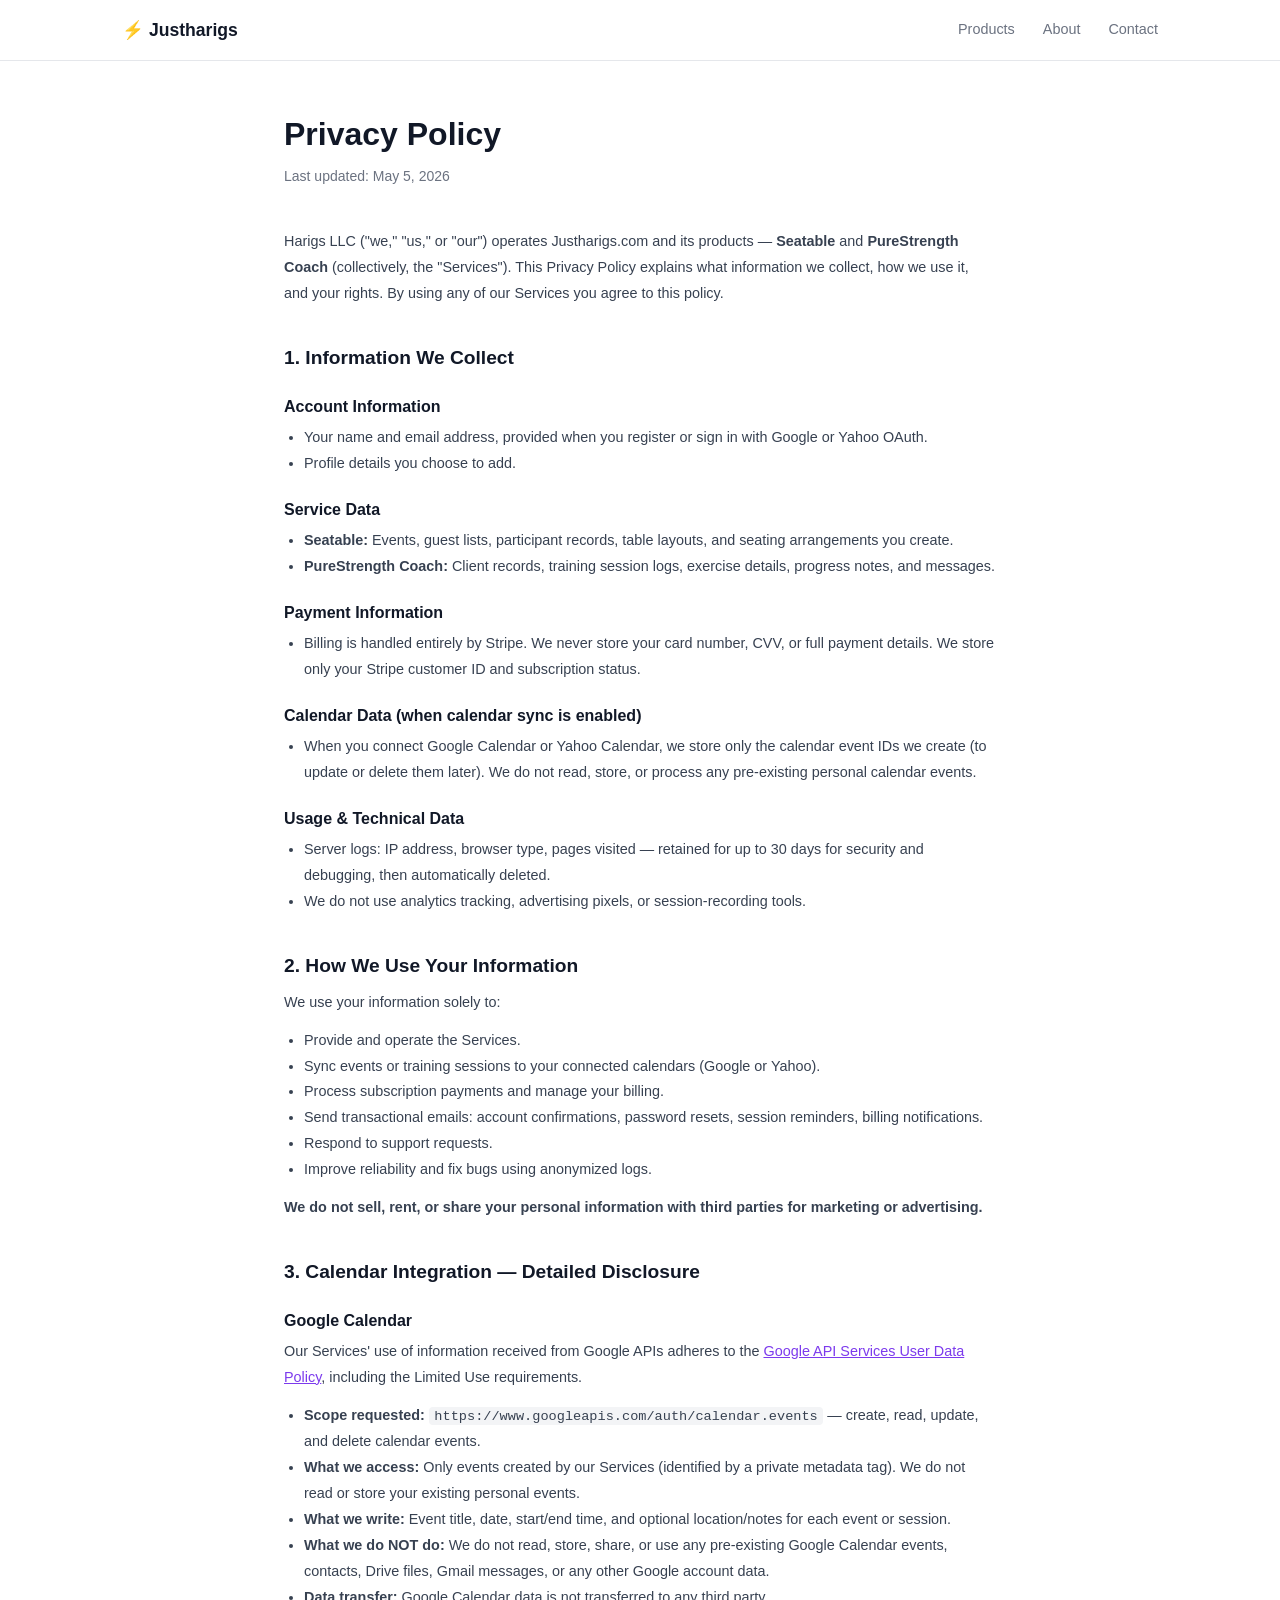
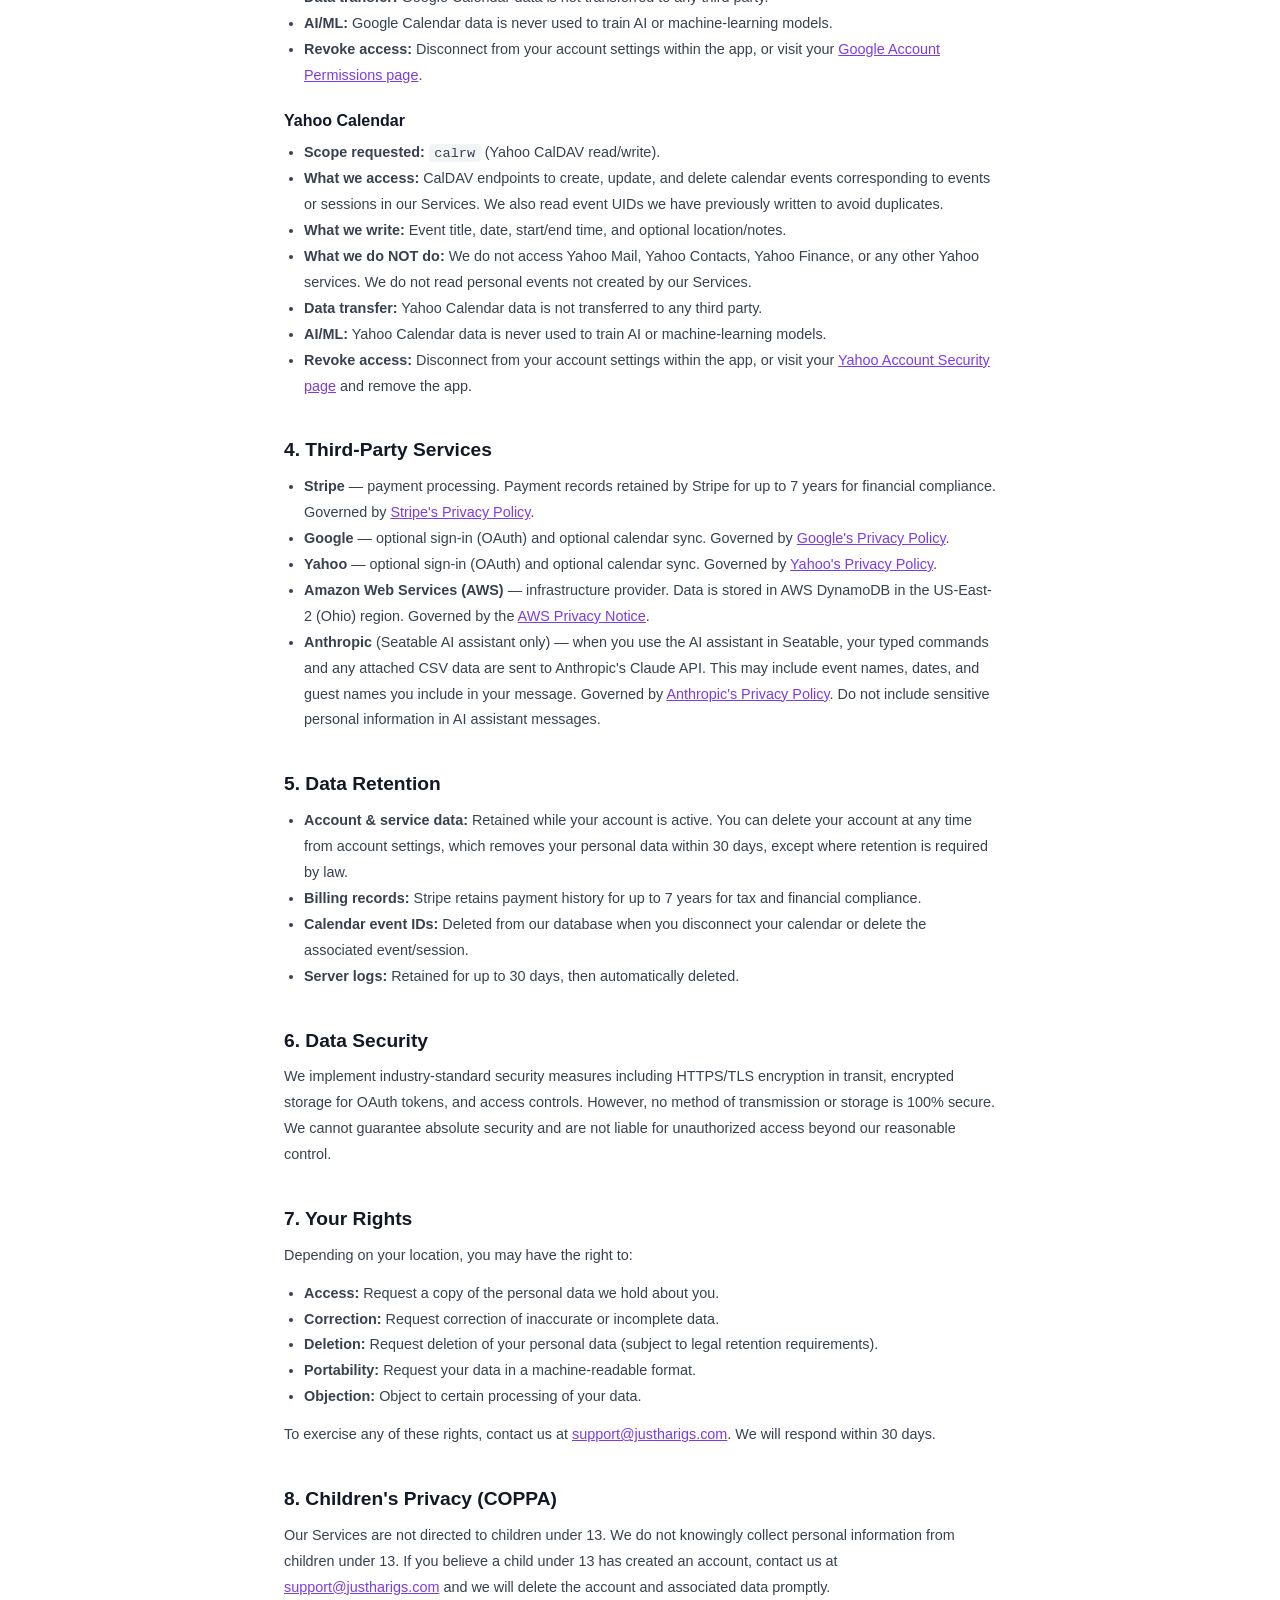
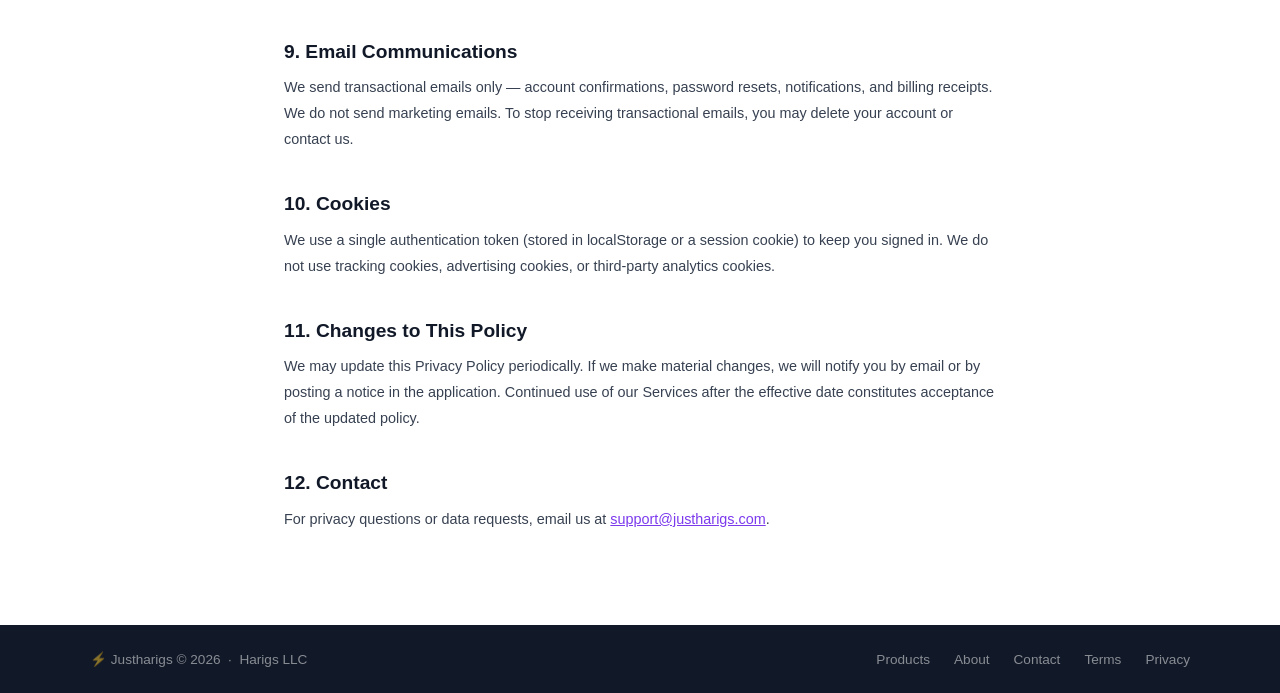
==== privacy.html @ 0266f2b7 "docs: add Terms, Privacy pages and FAQ section with Yahoo Calendar disclosure - terms.html: full Ter" ====
<!DOCTYPE html>
<html lang="en">
<head>
  <meta charset="UTF-8" />
  <meta name="viewport" content="width=device-width, initial-scale=1.0" />
  <title>Privacy Policy — Justharigs</title>
  <link rel="icon" href="data:image/svg+xml,<svg xmlns=%22http://www.w3.org/2000/svg%22 viewBox=%220 0 100 100%22><text y=%22.9em%22 font-size=%2290%22>⚡</text></svg>">
  <link rel="stylesheet" href="css/style.css" />
  <style>
    .legal-page { max-width: 760px; margin: 0 auto; padding: 3rem 1.5rem 5rem; }
    .legal-page h1 { font-size: 2rem; font-weight: 800; margin-bottom: .25rem; }
    .legal-page .updated { color: var(--text-muted); font-size: .875rem; margin-bottom: 2.5rem; }
    .legal-page h2 { font-size: 1.2rem; font-weight: 700; margin: 2.25rem 0 .5rem; color: var(--text); }
    .legal-page h3 { font-size: 1rem; font-weight: 600; margin: 1.25rem 0 .35rem; color: var(--text); }
    .legal-page p  { font-size: .9rem; line-height: 1.8; margin-bottom: .75rem; color: #374151; }
    .legal-page ul { list-style: disc; padding-left: 1.25rem; font-size: .9rem; line-height: 1.8; margin-bottom: .75rem; color: #374151; }
    .legal-page a  { color: var(--primary); text-decoration: underline; }
    .legal-page code { background: #F3F4F6; padding: .1rem .35rem; border-radius: 4px; font-size: .85rem; }
  </style>
</head>
<body>

  <header class="site-header">
    <div class="header-inner">
      <a href="/" class="logo">⚡ Justharigs</a>
      <nav class="header-nav">
        <a href="/#products" class="nav-link">Products</a>
        <a href="/#about" class="nav-link">About</a>
        <a href="/#contact" class="nav-link">Contact</a>
      </nav>
    </div>
  </header>

  <main class="legal-page">
    <h1>Privacy Policy</h1>
    <p class="updated">Last updated: May 5, 2026</p>

    <p>Harigs LLC ("we," "us," or "our") operates Justharigs.com and its products — <strong>Seatable</strong> and <strong>PureStrength Coach</strong> (collectively, the "Services"). This Privacy Policy explains what information we collect, how we use it, and your rights. By using any of our Services you agree to this policy.</p>

    <h2>1. Information We Collect</h2>

    <h3>Account Information</h3>
    <ul>
      <li>Your name and email address, provided when you register or sign in with Google or Yahoo OAuth.</li>
      <li>Profile details you choose to add.</li>
    </ul>

    <h3>Service Data</h3>
    <ul>
      <li><strong>Seatable:</strong> Events, guest lists, participant records, table layouts, and seating arrangements you create.</li>
      <li><strong>PureStrength Coach:</strong> Client records, training session logs, exercise details, progress notes, and messages.</li>
    </ul>

    <h3>Payment Information</h3>
    <ul>
      <li>Billing is handled entirely by Stripe. We never store your card number, CVV, or full payment details. We store only your Stripe customer ID and subscription status.</li>
    </ul>

    <h3>Calendar Data (when calendar sync is enabled)</h3>
    <ul>
      <li>When you connect Google Calendar or Yahoo Calendar, we store only the calendar event IDs we create (to update or delete them later). We do not read, store, or process any pre-existing personal calendar events.</li>
    </ul>

    <h3>Usage &amp; Technical Data</h3>
    <ul>
      <li>Server logs: IP address, browser type, pages visited — retained for up to 30 days for security and debugging, then automatically deleted.</li>
      <li>We do not use analytics tracking, advertising pixels, or session-recording tools.</li>
    </ul>

    <h2>2. How We Use Your Information</h2>
    <p>We use your information solely to:</p>
    <ul>
      <li>Provide and operate the Services.</li>
      <li>Sync events or training sessions to your connected calendars (Google or Yahoo).</li>
      <li>Process subscription payments and manage your billing.</li>
      <li>Send transactional emails: account confirmations, password resets, session reminders, billing notifications.</li>
      <li>Respond to support requests.</li>
      <li>Improve reliability and fix bugs using anonymized logs.</li>
    </ul>
    <p><strong>We do not sell, rent, or share your personal information with third parties for marketing or advertising.</strong></p>

    <h2>3. Calendar Integration — Detailed Disclosure</h2>

    <h3>Google Calendar</h3>
    <p>Our Services' use of information received from Google APIs adheres to the <a href="https://developers.google.com/terms/api-services-user-data-policy" target="_blank" rel="noopener noreferrer">Google API Services User Data Policy</a>, including the Limited Use requirements.</p>
    <ul>
      <li><strong>Scope requested:</strong> <code>https://www.googleapis.com/auth/calendar.events</code> — create, read, update, and delete calendar events.</li>
      <li><strong>What we access:</strong> Only events created by our Services (identified by a private metadata tag). We do not read or store your existing personal events.</li>
      <li><strong>What we write:</strong> Event title, date, start/end time, and optional location/notes for each event or session.</li>
      <li><strong>What we do NOT do:</strong> We do not read, store, share, or use any pre-existing Google Calendar events, contacts, Drive files, Gmail messages, or any other Google account data.</li>
      <li><strong>Data transfer:</strong> Google Calendar data is not transferred to any third party.</li>
      <li><strong>AI/ML:</strong> Google Calendar data is never used to train AI or machine-learning models.</li>
      <li><strong>Revoke access:</strong> Disconnect from your account settings within the app, or visit your <a href="https://myaccount.google.com/permissions" target="_blank" rel="noopener noreferrer">Google Account Permissions page</a>.</li>
    </ul>

    <h3>Yahoo Calendar</h3>
    <ul>
      <li><strong>Scope requested:</strong> <code>calrw</code> (Yahoo CalDAV read/write).</li>
      <li><strong>What we access:</strong> CalDAV endpoints to create, update, and delete calendar events corresponding to events or sessions in our Services. We also read event UIDs we have previously written to avoid duplicates.</li>
      <li><strong>What we write:</strong> Event title, date, start/end time, and optional location/notes.</li>
      <li><strong>What we do NOT do:</strong> We do not access Yahoo Mail, Yahoo Contacts, Yahoo Finance, or any other Yahoo services. We do not read personal events not created by our Services.</li>
      <li><strong>Data transfer:</strong> Yahoo Calendar data is not transferred to any third party.</li>
      <li><strong>AI/ML:</strong> Yahoo Calendar data is never used to train AI or machine-learning models.</li>
      <li><strong>Revoke access:</strong> Disconnect from your account settings within the app, or visit your <a href="https://login.yahoo.com/account/security" target="_blank" rel="noopener noreferrer">Yahoo Account Security page</a> and remove the app.</li>
    </ul>

    <h2>4. Third-Party Services</h2>
    <ul>
      <li><strong>Stripe</strong> — payment processing. Payment records retained by Stripe for up to 7 years for financial compliance. Governed by <a href="https://stripe.com/privacy" target="_blank" rel="noopener noreferrer">Stripe's Privacy Policy</a>.</li>
      <li><strong>Google</strong> — optional sign-in (OAuth) and optional calendar sync. Governed by <a href="https://policies.google.com/privacy" target="_blank" rel="noopener noreferrer">Google's Privacy Policy</a>.</li>
      <li><strong>Yahoo</strong> — optional sign-in (OAuth) and optional calendar sync. Governed by <a href="https://legal.yahoo.com/us/en/yahoo/privacy/index.html" target="_blank" rel="noopener noreferrer">Yahoo's Privacy Policy</a>.</li>
      <li><strong>Amazon Web Services (AWS)</strong> — infrastructure provider. Data is stored in AWS DynamoDB in the US-East-2 (Ohio) region. Governed by the <a href="https://aws.amazon.com/privacy/" target="_blank" rel="noopener noreferrer">AWS Privacy Notice</a>.</li>
      <li><strong>Anthropic</strong> (Seatable AI assistant only) — when you use the AI assistant in Seatable, your typed commands and any attached CSV data are sent to Anthropic's Claude API. This may include event names, dates, and guest names you include in your message. Governed by <a href="https://www.anthropic.com/privacy" target="_blank" rel="noopener noreferrer">Anthropic's Privacy Policy</a>. Do not include sensitive personal information in AI assistant messages.</li>
    </ul>

    <h2>5. Data Retention</h2>
    <ul>
      <li><strong>Account &amp; service data:</strong> Retained while your account is active. You can delete your account at any time from account settings, which removes your personal data within 30 days, except where retention is required by law.</li>
      <li><strong>Billing records:</strong> Stripe retains payment history for up to 7 years for tax and financial compliance.</li>
      <li><strong>Calendar event IDs:</strong> Deleted from our database when you disconnect your calendar or delete the associated event/session.</li>
      <li><strong>Server logs:</strong> Retained for up to 30 days, then automatically deleted.</li>
    </ul>

    <h2>6. Data Security</h2>
    <p>We implement industry-standard security measures including HTTPS/TLS encryption in transit, encrypted storage for OAuth tokens, and access controls. However, no method of transmission or storage is 100% secure. We cannot guarantee absolute security and are not liable for unauthorized access beyond our reasonable control.</p>

    <h2>7. Your Rights</h2>
    <p>Depending on your location, you may have the right to:</p>
    <ul>
      <li><strong>Access:</strong> Request a copy of the personal data we hold about you.</li>
      <li><strong>Correction:</strong> Request correction of inaccurate or incomplete data.</li>
      <li><strong>Deletion:</strong> Request deletion of your personal data (subject to legal retention requirements).</li>
      <li><strong>Portability:</strong> Request your data in a machine-readable format.</li>
      <li><strong>Objection:</strong> Object to certain processing of your data.</li>
    </ul>
    <p>To exercise any of these rights, contact us at <a href="mailto:support@justharigs.com">support@justharigs.com</a>. We will respond within 30 days.</p>

    <h2>8. Children's Privacy (COPPA)</h2>
    <p>Our Services are not directed to children under 13. We do not knowingly collect personal information from children under 13. If you believe a child under 13 has created an account, contact us at <a href="mailto:support@justharigs.com">support@justharigs.com</a> and we will delete the account and associated data promptly.</p>

    <h2>9. Email Communications</h2>
    <p>We send transactional emails only — account confirmations, password resets, notifications, and billing receipts. We do not send marketing emails. To stop receiving transactional emails, you may delete your account or contact us.</p>

    <h2>10. Cookies</h2>
    <p>We use a single authentication token (stored in localStorage or a session cookie) to keep you signed in. We do not use tracking cookies, advertising cookies, or third-party analytics cookies.</p>

    <h2>11. Changes to This Policy</h2>
    <p>We may update this Privacy Policy periodically. If we make material changes, we will notify you by email or by posting a notice in the application. Continued use of our Services after the effective date constitutes acceptance of the updated policy.</p>

    <h2>12. Contact</h2>
    <p>For privacy questions or data requests, email us at <a href="mailto:support@justharigs.com">support@justharigs.com</a>.</p>
  </main>

  <footer class="site-footer">
    <div class="footer-inner">
      <span>⚡ Justharigs &copy; 2026 &nbsp;·&nbsp; Harigs LLC</span>
      <nav class="footer-nav">
        <a href="/#products">Products</a>
        <a href="/#about">About</a>
        <a href="/#contact">Contact</a>
        <a href="terms.html">Terms</a>
        <a href="privacy.html">Privacy</a>
      </nav>
    </div>
  </footer>

</body>
</html>
---- css/style.css ----
/* ── Reset & base ── */
*, *::before, *::after { box-sizing: border-box; margin: 0; padding: 0; }

:root {
  --primary:    #7C3AED;
  --primary-dk: #5B21B6;
  --teal:       #0F766E;
  --teal-dk:    #134E4A;
  --text:       #111827;
  --text-muted: #6B7280;
  --bg:         #FFFFFF;
  --card-bg:    #F9FAFB;
  --border:     #E5E7EB;
  --radius:     12px;
  --shadow:     0 1px 3px rgba(0,0,0,.08), 0 4px 12px rgba(0,0,0,.06);
  --shadow-lg:  0 8px 30px rgba(0,0,0,.12);
  --transition: .18s ease;
}

body {
  font-family: -apple-system, BlinkMacSystemFont, 'Segoe UI', Roboto, sans-serif;
  color: var(--text);
  background: var(--bg);
  line-height: 1.6;
}

a { color: inherit; text-decoration: none; }
ul { list-style: none; padding: 0; }

/* ── Buttons ── */
.btn {
  display: inline-block;
  padding: .65rem 1.5rem;
  border-radius: 8px;
  font-size: .95rem;
  font-weight: 600;
  cursor: pointer;
  border: none;
  transition: opacity var(--transition), transform var(--transition);
}
.btn:hover { opacity: .88; transform: translateY(-1px); }
.btn-primary { background: var(--primary); color: #fff; }
.btn-teal    { background: var(--teal);    color: #fff; }

/* ── Header ── */
.site-header {
  position: sticky; top: 0; z-index: 100;
  background: rgba(255,255,255,.92);
  backdrop-filter: blur(10px);
  border-bottom: 1px solid var(--border);
}
.header-inner {
  max-width: 1100px; margin: 0 auto; padding: 0 2rem;
  display: flex; align-items: center; justify-content: space-between;
  height: 60px;
}
.logo {
  font-size: 1.1rem; font-weight: 800; color: var(--text);
  display: flex; align-items: center; gap: .4rem;
}
.header-nav { display: flex; align-items: center; gap: 1.75rem; }
.nav-link { font-size: .9rem; font-weight: 500; color: var(--text-muted); transition: color var(--transition); }
.nav-link:hover { color: var(--text); }

/* ── Hero ── */
.hero {
  background: linear-gradient(135deg, #1E1B4B 0%, #3730A3 50%, #7C3AED 100%);
  padding: 7rem 2rem 6rem;
  text-align: center;
  color: #fff;
}
.hero-inner { max-width: 680px; margin: 0 auto; }
.hero-label {
  display: inline-block;
  font-size: .78rem; font-weight: 700; letter-spacing: .1em; text-transform: uppercase;
  background: rgba(255,255,255,.15); color: rgba(255,255,255,.9);
  padding: .3rem .9rem; border-radius: 999px; margin-bottom: 1.5rem;
}
.hero h1 {
  font-size: clamp(2.5rem, 5vw, 3.75rem);
  font-weight: 900; line-height: 1.1;
  margin-bottom: 1.25rem;
}
.hero-sub {
  font-size: 1.1rem; line-height: 1.7;
  color: rgba(255,255,255,.8);
  margin-bottom: 2rem; max-width: 540px; margin-left: auto; margin-right: auto;
}

/* ── Section shared ── */
.section-inner { max-width: 1100px; margin: 0 auto; }
.section-label {
  font-size: .78rem; font-weight: 700; letter-spacing: .1em; text-transform: uppercase;
  color: var(--primary); margin-bottom: .6rem;
}
.section-inner h2 { font-size: clamp(1.6rem, 3vw, 2.2rem); font-weight: 800; margin-bottom: .5rem; }
.section-sub { color: var(--text-muted); font-size: 1rem; margin-bottom: 2.5rem; max-width: 520px; }

/* ── Products ── */
.products { padding: 5rem 2rem; background: var(--bg); }
.product-grid {
  display: grid;
  grid-template-columns: repeat(auto-fit, minmax(320px, 1fr));
  gap: 1.75rem;
  margin-top: 2.5rem;
}
.product-card {
  border-radius: var(--radius);
  border: 1px solid var(--border);
  overflow: hidden;
  box-shadow: var(--shadow);
  transition: transform var(--transition), box-shadow var(--transition);
  display: flex; flex-direction: column;
}
.product-card:hover { transform: translateY(-4px); box-shadow: var(--shadow-lg); }

.product-card-header {
  padding: 2rem;
  display: flex; align-items: flex-start; justify-content: space-between;
}
.product-icon { font-size: 2.5rem; line-height: 1; }
.product-badge {
  font-size: .7rem; font-weight: 700; letter-spacing: .07em; text-transform: uppercase;
  background: rgba(255,255,255,.2); color: #fff;
  padding: .2rem .65rem; border-radius: 999px;
}

.product-card-body {
  padding: 1.75rem;
  display: flex; flex-direction: column; flex: 1;
  background: var(--bg);
}
.product-card-body h3 { font-size: 1.4rem; font-weight: 800; margin-bottom: .2rem; }
.product-tagline { font-size: .9rem; color: var(--text-muted); margin-bottom: 1rem; }
.product-desc { font-size: .92rem; color: var(--text-muted); line-height: 1.6; margin-bottom: 1.25rem; }

.product-features { display: flex; flex-direction: column; gap: .45rem; margin-bottom: 1.75rem; }
.product-features li { font-size: .875rem; color: var(--text-muted); }

.product-card-footer { margin-top: auto; }

/* ── Pricing ── */
.pricing-section { padding: 5rem 2rem; background: var(--card-bg); border-top: 1px solid var(--border); border-bottom: 1px solid var(--border); }

.pricing-app-block { margin-top: 3rem; }
.pricing-app-block + .pricing-app-block { margin-top: 4rem; padding-top: 3rem; border-top: 1px solid var(--border); }

.pricing-app-title {
  display: flex; align-items: center; gap: .75rem;
  font-size: 1.2rem; font-weight: 800; margin-bottom: 1.5rem;
}
.pricing-app-icon { font-size: 1.4rem; line-height: 1; }
.pricing-app-sub { font-size: .85rem; font-weight: 400; color: var(--text-muted); margin-left: .25rem; }

.pricing-grid {
  display: grid;
  grid-template-columns: repeat(auto-fit, minmax(185px, 1fr));
  gap: 1rem;
  align-items: start;
}

.pricing-card {
  position: relative;
  background: var(--bg);
  border: 1px solid var(--border);
  border-radius: var(--radius);
  padding: 1.5rem;
  display: flex; flex-direction: column;
  box-shadow: var(--shadow);
  transition: transform var(--transition), box-shadow var(--transition);
}
.pricing-card:hover { transform: translateY(-3px); box-shadow: var(--shadow-lg); }

.pricing-card-popular {
  border: 2px solid var(--primary);
  box-shadow: 0 6px 24px rgba(124,58,237,.15);
}
.pricing-card-popular-teal {
  border-color: var(--teal);
  box-shadow: 0 6px 24px rgba(15,118,110,.15);
}

.pricing-popular-badge {
  position: absolute; top: -13px; left: 50%; transform: translateX(-50%);
  background: var(--primary); color: #fff;
  font-size: .7rem; font-weight: 700; letter-spacing: .04em; text-transform: uppercase;
  padding: .2rem .75rem; border-radius: 999px; white-space: nowrap;
}
.pricing-popular-badge-teal { background: var(--teal); }

.pricing-tier { font-weight: 700; font-size: .9rem; color: var(--text); margin-bottom: .6rem; }

.pricing-price { margin-bottom: .75rem; line-height: 1; }
.pricing-amount { font-size: 2rem; font-weight: 900; color: var(--text); }
.pricing-period { font-size: .85rem; color: var(--text-muted); margin-left: .1rem; }

.pricing-features {
  flex: 1;
  display: flex; flex-direction: column; gap: .4rem;
  margin-bottom: 1.25rem;
}
.pricing-features li {
  font-size: .8rem; color: var(--text-muted); padding-left: 1rem; position: relative;
}
.pricing-features li::before { content: '✓'; position: absolute; left: 0; color: #22c55e; font-weight: 700; }

.btn-outline-primary {
  display: inline-block; width: 100%; text-align: center;
  padding: .55rem 1rem; border-radius: 8px;
  font-size: .875rem; font-weight: 600; cursor: pointer;
  border: 2px solid var(--primary); color: var(--primary); background: transparent;
  transition: background var(--transition), color var(--transition);
}
.btn-outline-primary:hover { background: var(--primary); color: #fff; }

.btn-outline-teal {
  display: inline-block; width: 100%; text-align: center;
  padding: .55rem 1rem; border-radius: 8px;
  font-size: .875rem; font-weight: 600; cursor: pointer;
  border: 2px solid var(--teal); color: var(--teal); background: transparent;
  transition: background var(--transition), color var(--transition);
}
.btn-outline-teal:hover { background: var(--teal); color: #fff; }

.pricing-card .btn-primary,
.pricing-card .btn-teal {
  display: block; width: 100%; text-align: center;
  padding: .55rem 1rem; font-size: .875rem;
}

.pricing-addon-note {
  margin-top: 1.25rem;
  font-size: .85rem; color: var(--text-muted);
  text-align: center;
}

/* ── About ── */
.about { padding: 5rem 2rem; background: var(--card-bg); border-top: 1px solid var(--border); border-bottom: 1px solid var(--border); }
.about-inner {
  display: grid;
  grid-template-columns: 1fr auto;
  gap: 4rem;
  align-items: center;
}
.about-inner p { color: var(--text-muted); line-height: 1.75; margin-bottom: 1rem; max-width: 520px; }
.about-inner p:last-child { margin-bottom: 0; }
.about-stats { display: flex; gap: 2.5rem; flex-shrink: 0; }
.stat { text-align: center; }
.stat-num { font-size: 2.5rem; font-weight: 900; color: var(--primary); line-height: 1; }
.stat-label { font-size: .8rem; color: var(--text-muted); margin-top: .25rem; text-transform: uppercase; letter-spacing: .06em; }

/* ── FAQ ── */
.faq-section { padding: 5rem 2rem; background: var(--card-bg); }
.faq-grid { display: grid; grid-template-columns: repeat(auto-fill, minmax(320px, 1fr)); gap: 1rem; margin-top: 2rem; }
.faq-card { background: var(--bg); border: 1.5px solid var(--border); border-radius: var(--radius); padding: 0; overflow: hidden; }
.faq-card summary { padding: 1rem 1.25rem; font-weight: 600; font-size: .95rem; cursor: pointer; list-style: none; display: flex; justify-content: space-between; align-items: center; gap: .75rem; color: var(--text); }
.faq-card summary::-webkit-details-marker { display: none; }
.faq-card summary::after { content: '+'; font-size: 1.2rem; color: var(--primary); flex-shrink: 0; }
details[open].faq-card summary::after { content: '−'; }
.faq-card p { padding: 0 1.25rem 1rem; font-size: .875rem; line-height: 1.7; color: var(--text-muted); margin: 0; }

/* ── Contact ── */
.contact { padding: 5rem 2rem; background: var(--bg); }
.contact .section-sub { margin-left: auto; margin-right: auto; }

/* ── Footer ── */
.site-footer {
  background: var(--text);
  color: rgba(255,255,255,.5);
  padding: 1.5rem 2rem;
}
.footer-inner {
  max-width: 1100px; margin: 0 auto;
  display: flex; align-items: center; justify-content: space-between;
  font-size: .85rem;
}
.footer-nav { display: flex; gap: 1.5rem; }
.footer-nav a { color: rgba(255,255,255,.5); transition: color var(--transition); }
.footer-nav a:hover { color: #fff; }

/* ── Responsive ── */
@media (max-width: 700px) {
  .hero { padding: 4rem 1.25rem; }
  .products, .about, .contact, .faq-section { padding: 3rem 1.25rem; }
  .faq-grid { grid-template-columns: 1fr; }
  .pricing-section { padding: 3rem 1.25rem; }
  .pricing-grid { grid-template-columns: repeat(auto-fit, minmax(160px, 1fr)); }
  .about-inner { grid-template-columns: 1fr; gap: 2rem; }
  .about-stats { justify-content: center; }
  .footer-inner { flex-direction: column; gap: .75rem; text-align: center; }
}
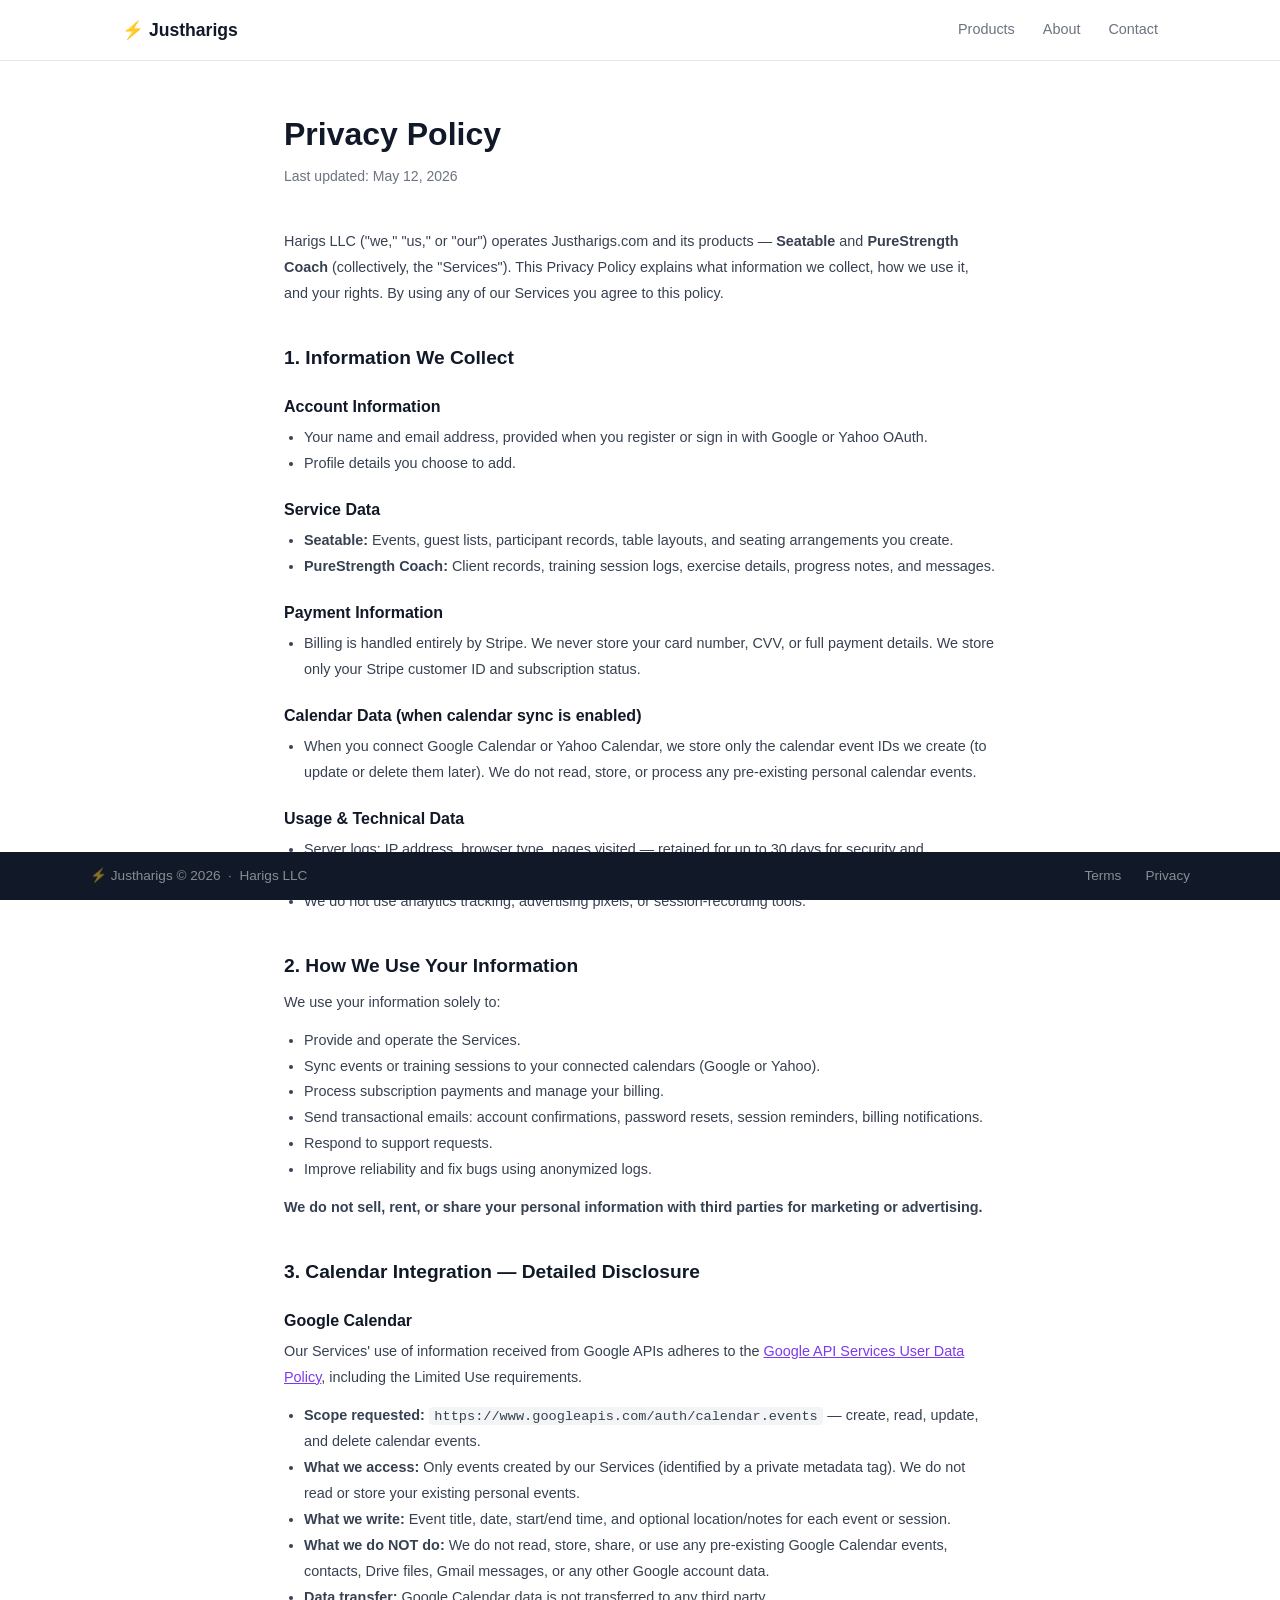
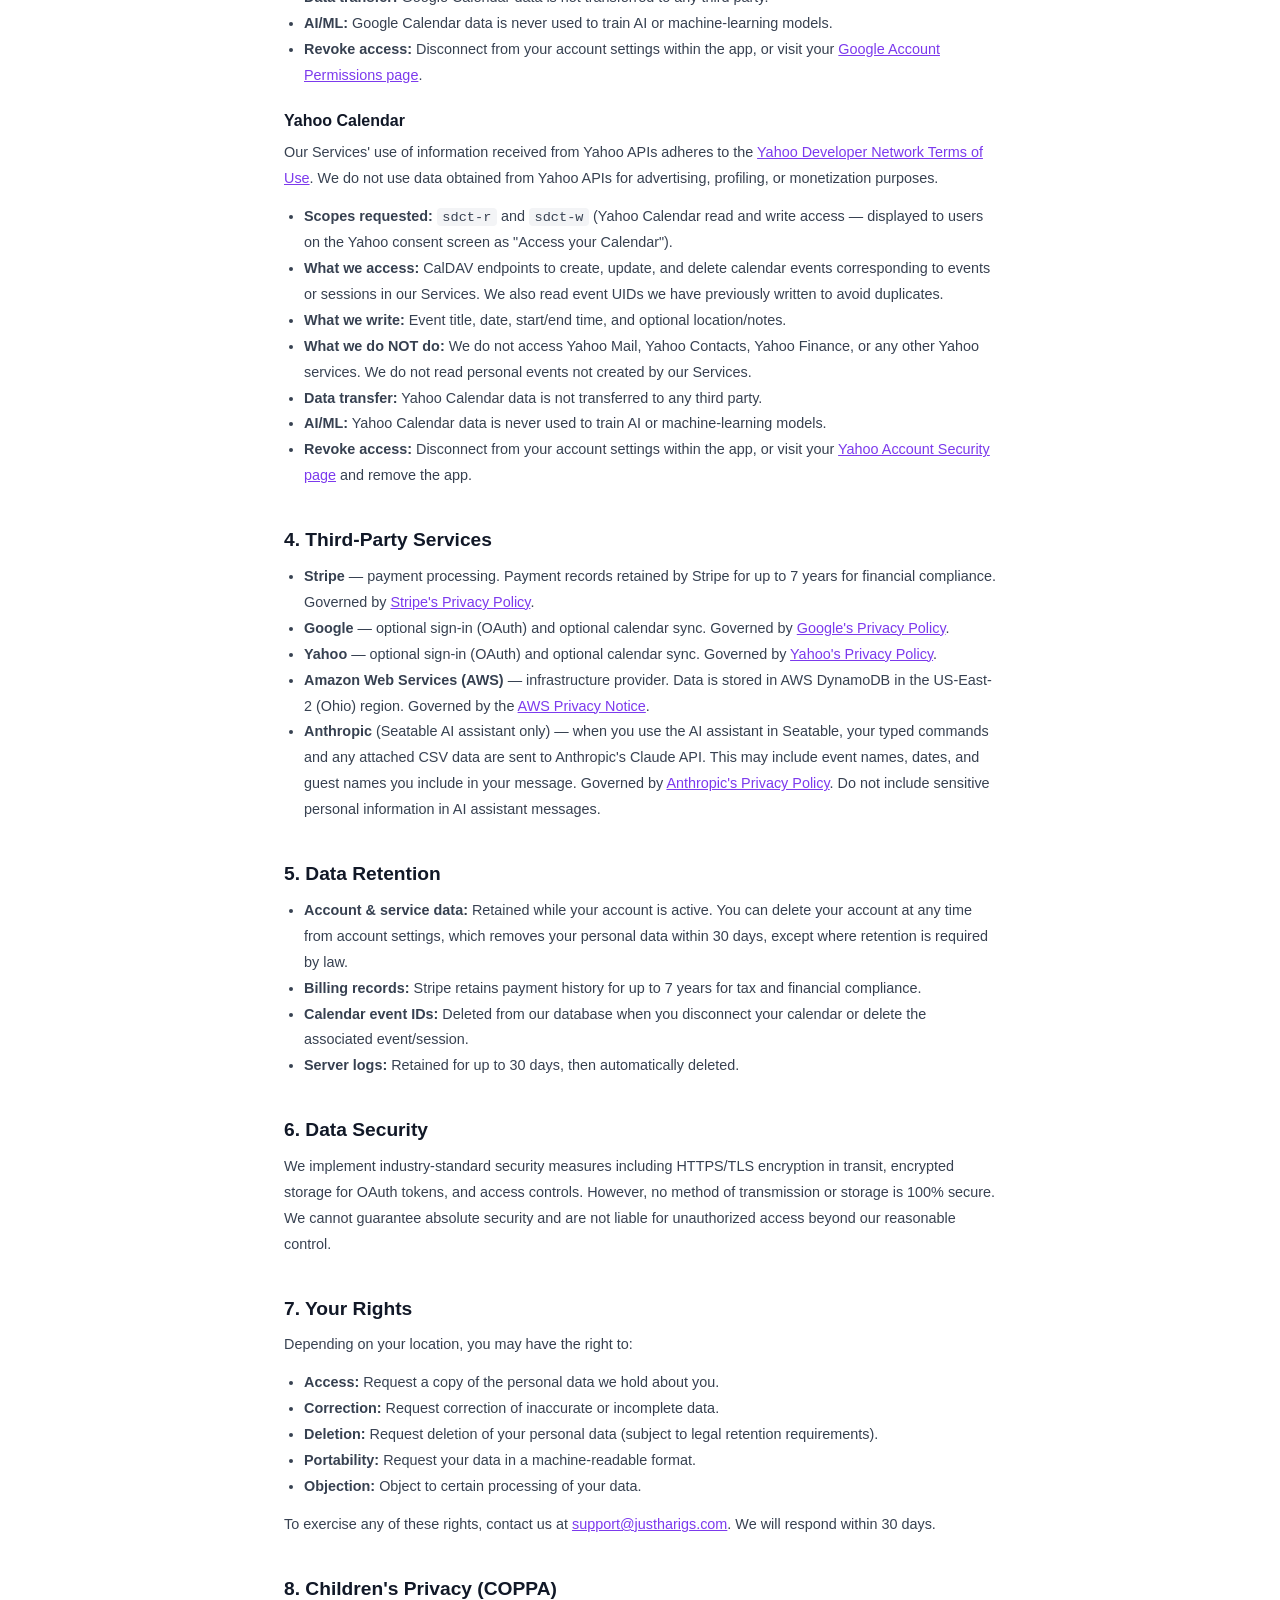
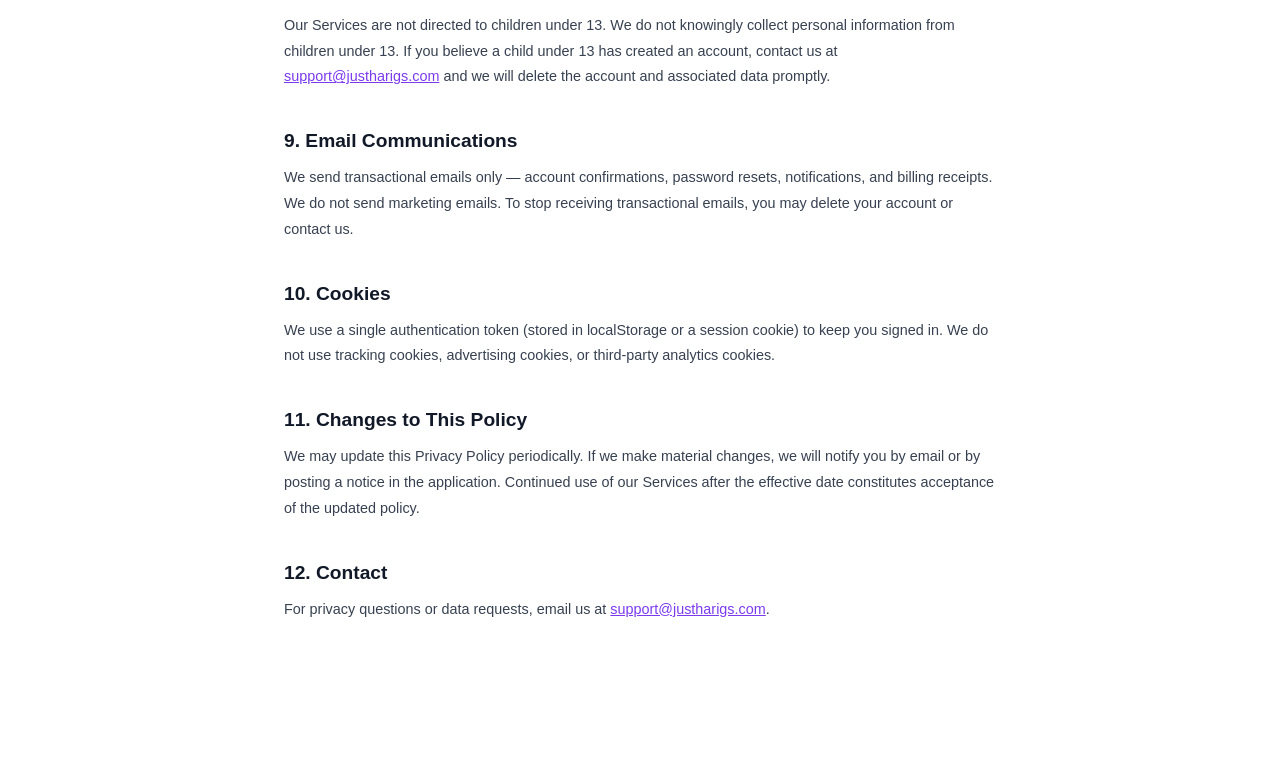
==== commit 5dafa881: "fix: fixed footer, remove duplicate nav links, update Yahoo privacy - Footer is now position: fixed " ====
--- a/privacy.html
+++ b/privacy.html
@@ -33,7 +33,7 @@
 
   <main class="legal-page">
     <h1>Privacy Policy</h1>
-    <p class="updated">Last updated: May 5, 2026</p>
+    <p class="updated">Last updated: May 12, 2026</p>
 
     <p>Harigs LLC ("we," "us," or "our") operates Justharigs.com and its products — <strong>Seatable</strong> and <strong>PureStrength Coach</strong> (collectively, the "Services"). This Privacy Policy explains what information we collect, how we use it, and your rights. By using any of our Services you agree to this policy.</p>
 
@@ -94,8 +94,9 @@
     </ul>
 
     <h3>Yahoo Calendar</h3>
+    <p>Our Services' use of information received from Yahoo APIs adheres to the <a href="https://developer.yahoo.com/terms/" target="_blank" rel="noopener noreferrer">Yahoo Developer Network Terms of Use</a>. We do not use data obtained from Yahoo APIs for advertising, profiling, or monetization purposes.</p>
     <ul>
-      <li><strong>Scope requested:</strong> <code>calrw</code> (Yahoo CalDAV read/write).</li>
+      <li><strong>Scopes requested:</strong> <code>sdct-r</code> and <code>sdct-w</code> (Yahoo Calendar read and write access — displayed to users on the Yahoo consent screen as "Access your Calendar").</li>
       <li><strong>What we access:</strong> CalDAV endpoints to create, update, and delete calendar events corresponding to events or sessions in our Services. We also read event UIDs we have previously written to avoid duplicates.</li>
       <li><strong>What we write:</strong> Event title, date, start/end time, and optional location/notes.</li>
       <li><strong>What we do NOT do:</strong> We do not access Yahoo Mail, Yahoo Contacts, Yahoo Finance, or any other Yahoo services. We do not read personal events not created by our Services.</li>
@@ -155,9 +156,6 @@
     <div class="footer-inner">
       <span>⚡ Justharigs &copy; 2026 &nbsp;·&nbsp; Harigs LLC</span>
       <nav class="footer-nav">
-        <a href="/#products">Products</a>
-        <a href="/#about">About</a>
-        <a href="/#contact">Contact</a>
         <a href="terms.html">Terms</a>
         <a href="privacy.html">Privacy</a>
       </nav>
--- a/css/style.css
+++ b/css/style.css
@@ -22,6 +22,7 @@
   color: var(--text);
   background: var(--bg);
   line-height: 1.6;
+  padding-bottom: 48px;
 }
 
 a { color: inherit; text-decoration: none; }
@@ -267,10 +268,14 @@
 .site-footer {
   background: var(--text);
   color: rgba(255,255,255,.5);
-  padding: 1.5rem 2rem;
+  padding: 0 2rem;
+  position: fixed;
+  bottom: 0; left: 0; right: 0;
+  height: 48px;
+  z-index: 100;
 }
 .footer-inner {
-  max-width: 1100px; margin: 0 auto;
+  max-width: 1100px; margin: 0 auto; height: 100%;
   display: flex; align-items: center; justify-content: space-between;
   font-size: .85rem;
 }
@@ -287,5 +292,7 @@
   .pricing-grid { grid-template-columns: repeat(auto-fit, minmax(160px, 1fr)); }
   .about-inner { grid-template-columns: 1fr; gap: 2rem; }
   .about-stats { justify-content: center; }
-  .footer-inner { flex-direction: column; gap: .75rem; text-align: center; }
-}
+  .site-footer { height: auto; padding: .75rem 1.25rem; }
+  .footer-inner { flex-direction: column; gap: .5rem; text-align: center; height: auto; }
+  body { padding-bottom: 72px; }
+}
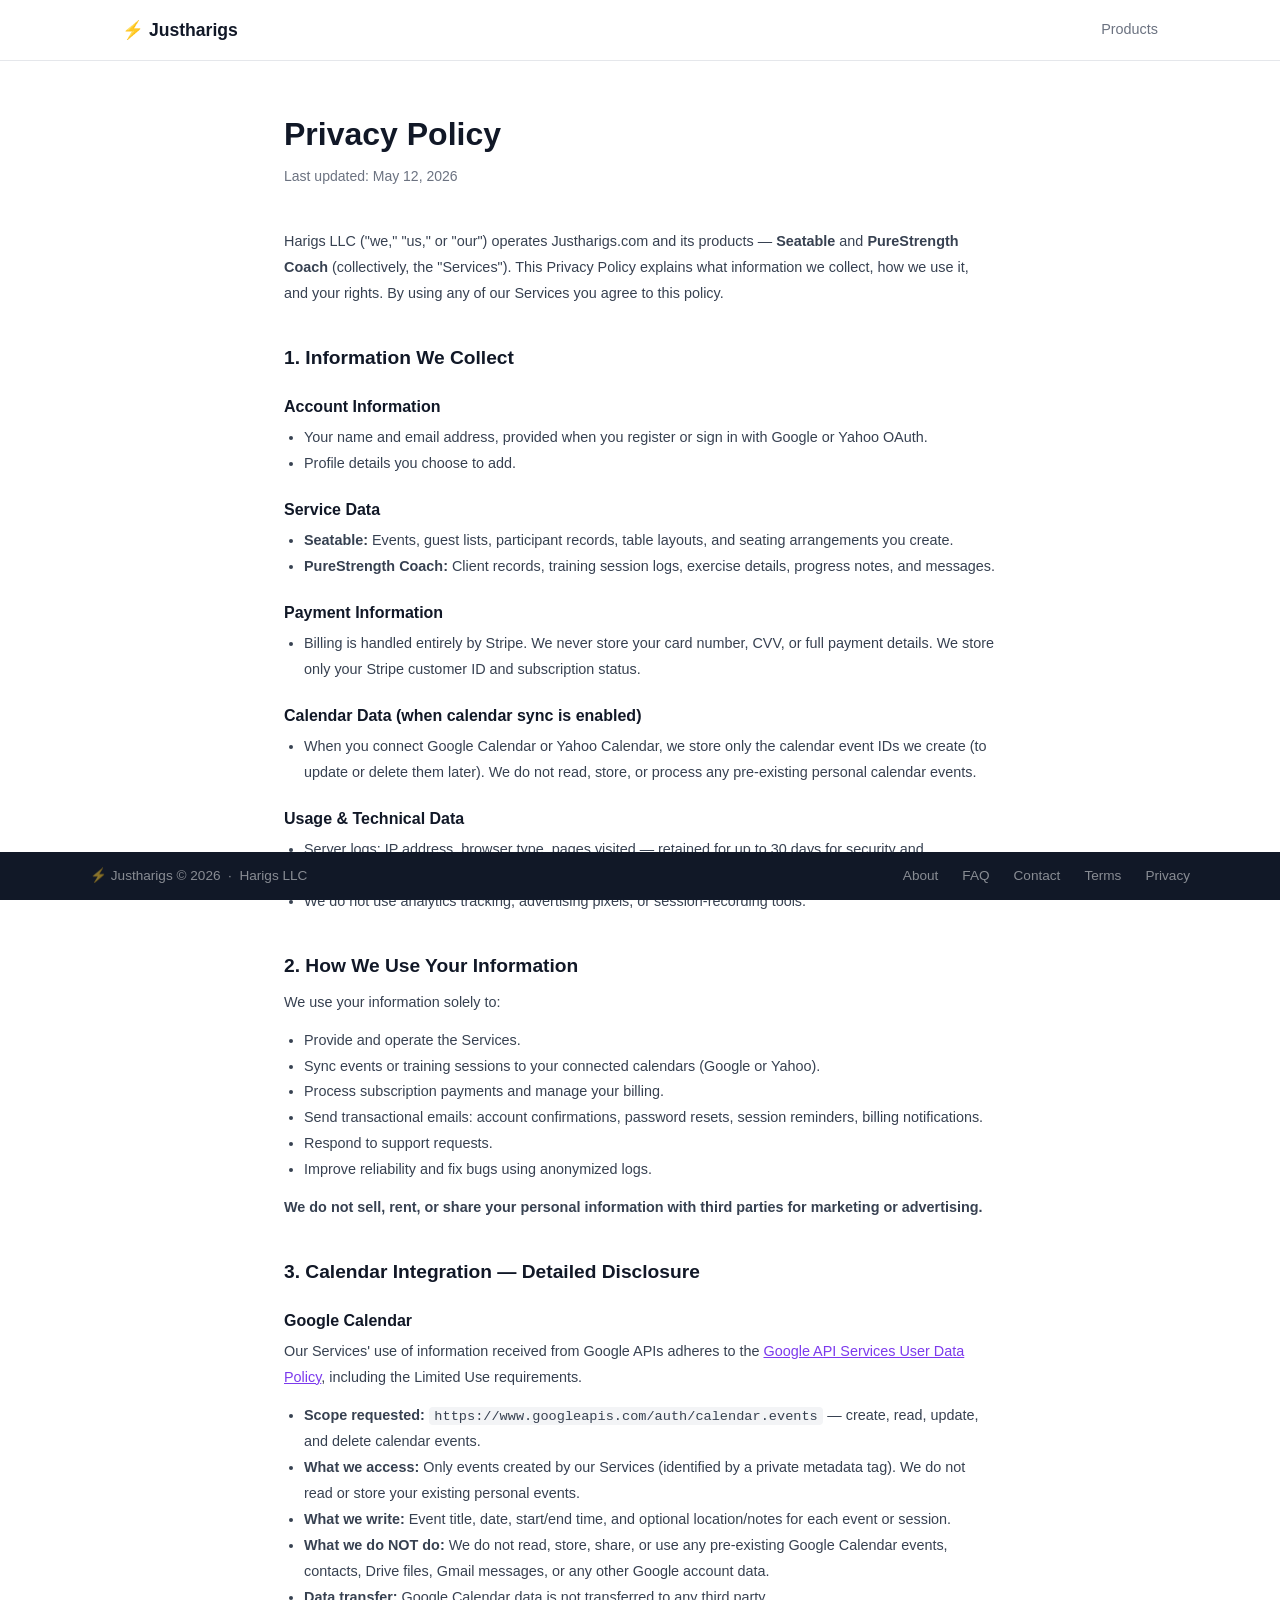
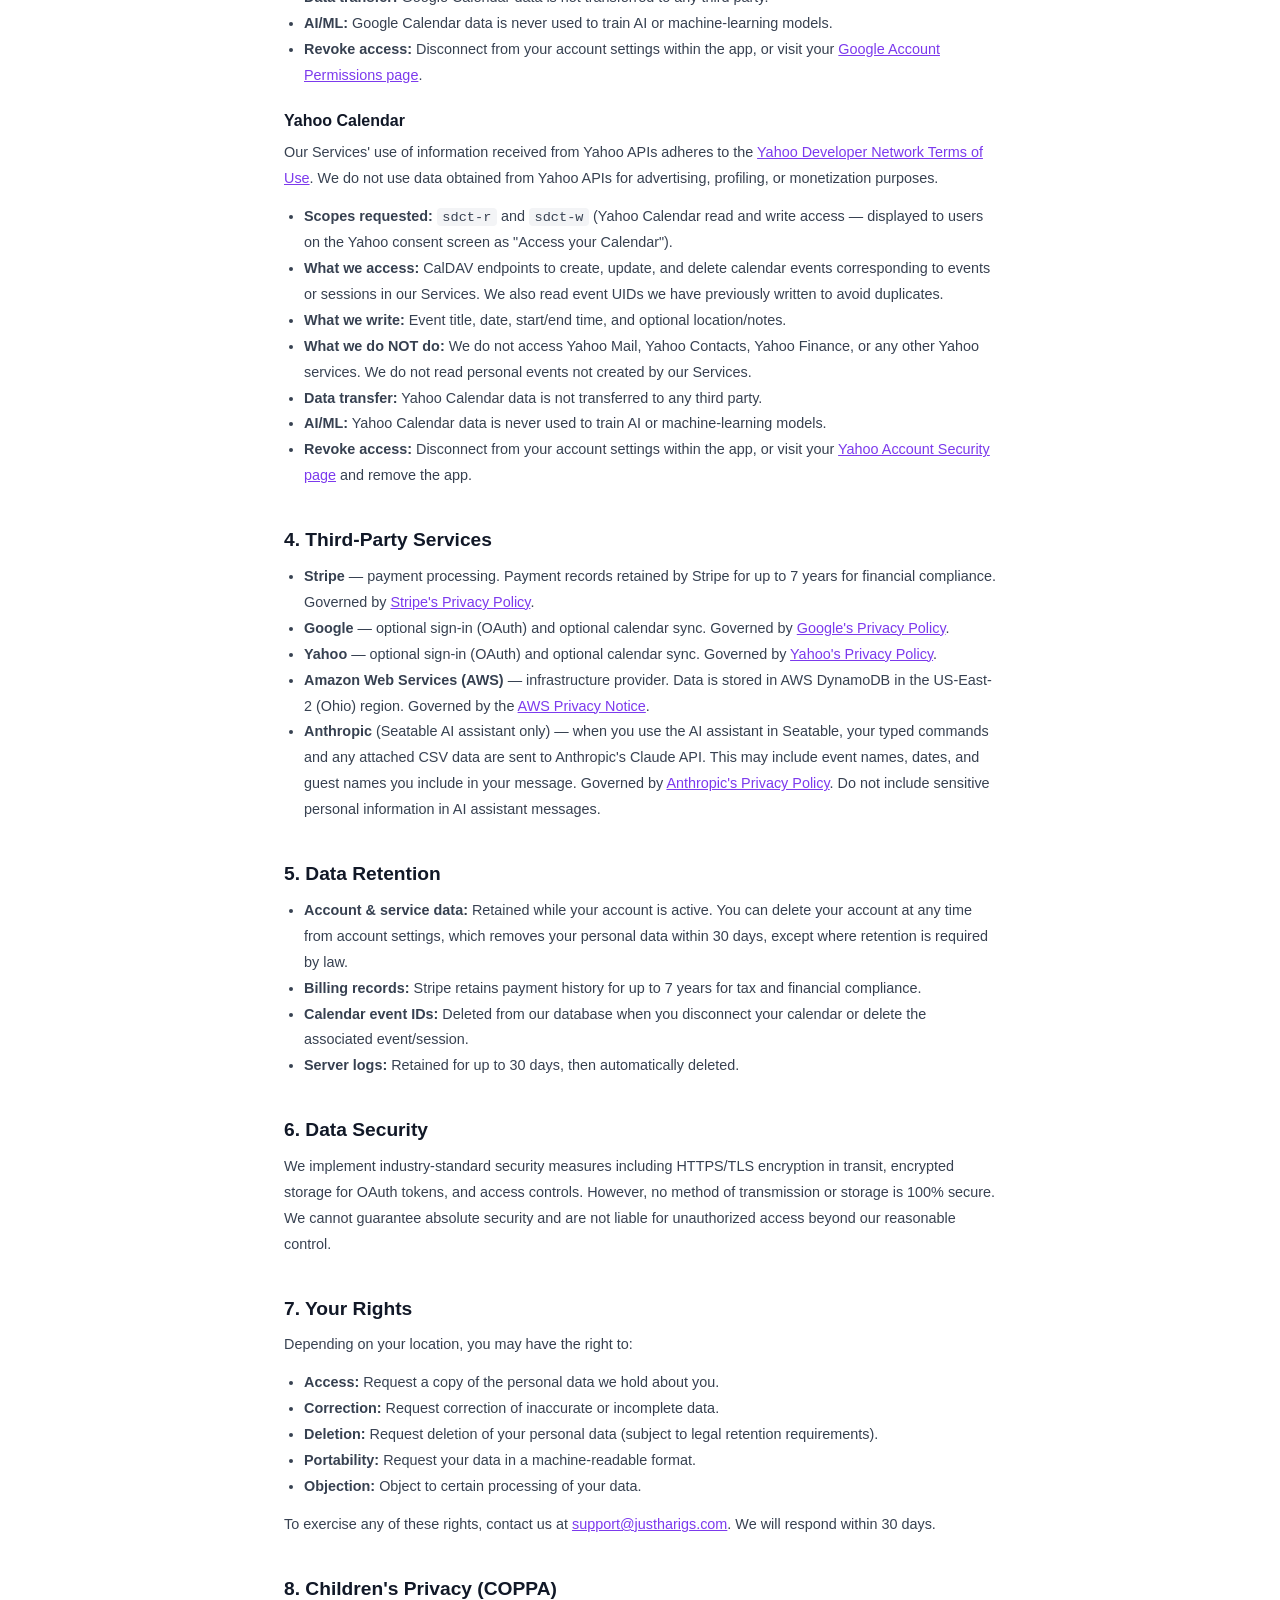
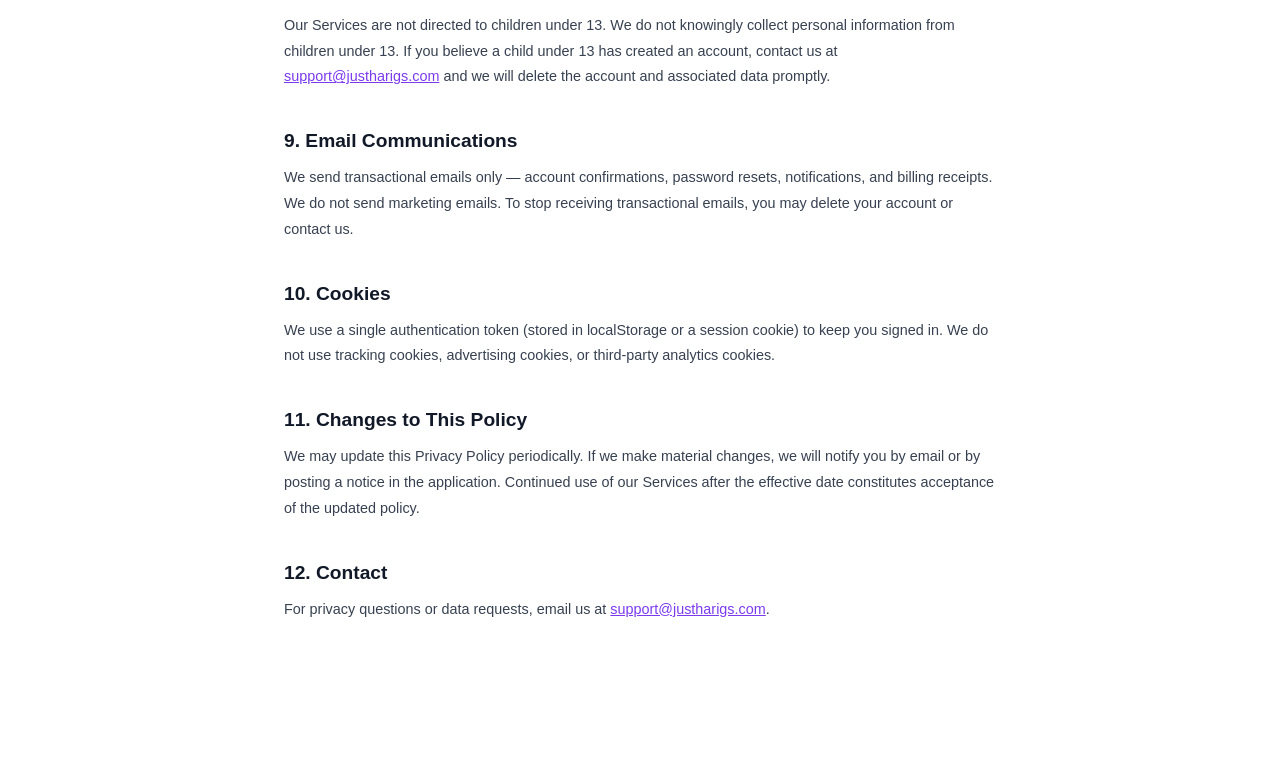
==== commit ffbe464d: "refactor: move About/FAQ/Contact from header to footer Header now shows only Products. Footer has Ab" ====
--- a/privacy.html
+++ b/privacy.html
@@ -25,8 +25,6 @@
       <a href="/" class="logo">⚡ Justharigs</a>
       <nav class="header-nav">
         <a href="/#products" class="nav-link">Products</a>
-        <a href="/#about" class="nav-link">About</a>
-        <a href="/#contact" class="nav-link">Contact</a>
       </nav>
     </div>
   </header>
@@ -156,6 +154,9 @@
     <div class="footer-inner">
       <span>⚡ Justharigs &copy; 2026 &nbsp;·&nbsp; Harigs LLC</span>
       <nav class="footer-nav">
+        <a href="/#about">About</a>
+        <a href="/#faq">FAQ</a>
+        <a href="/#contact">Contact</a>
         <a href="terms.html">Terms</a>
         <a href="privacy.html">Privacy</a>
       </nav>
